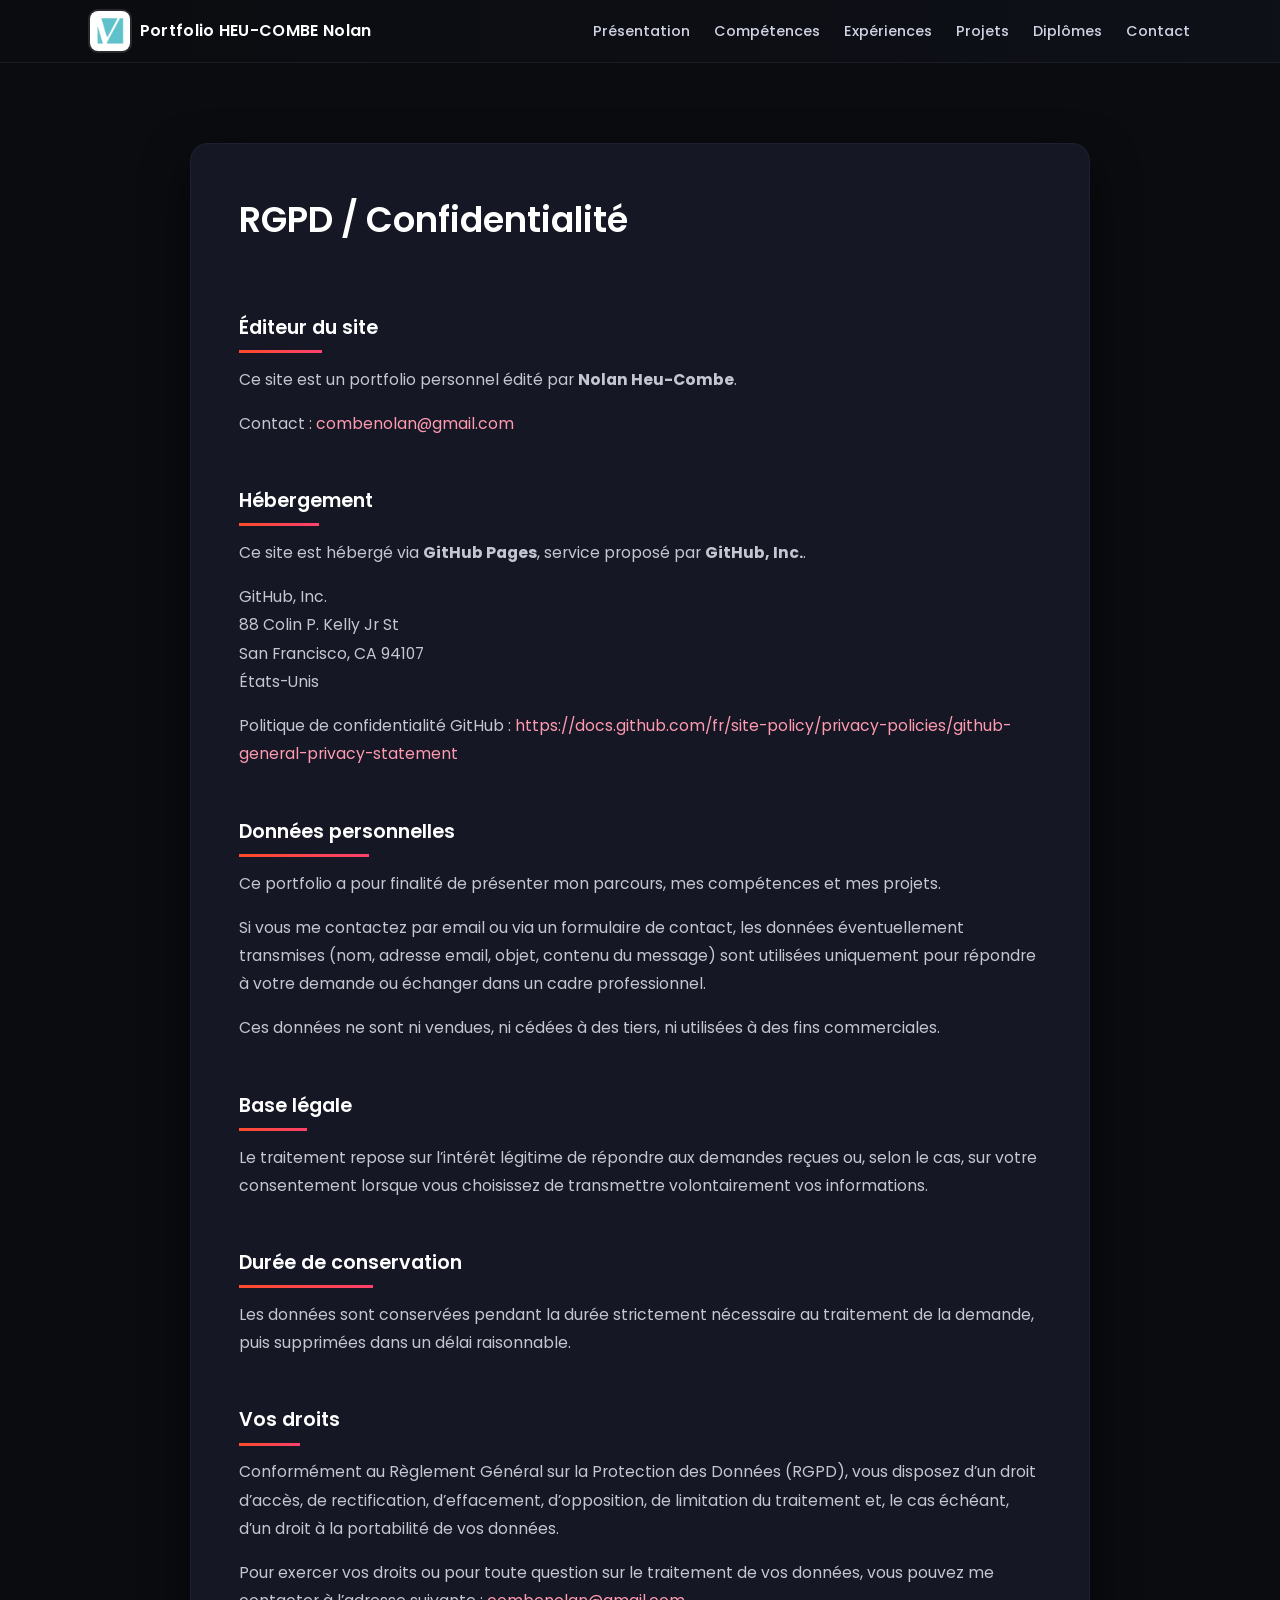
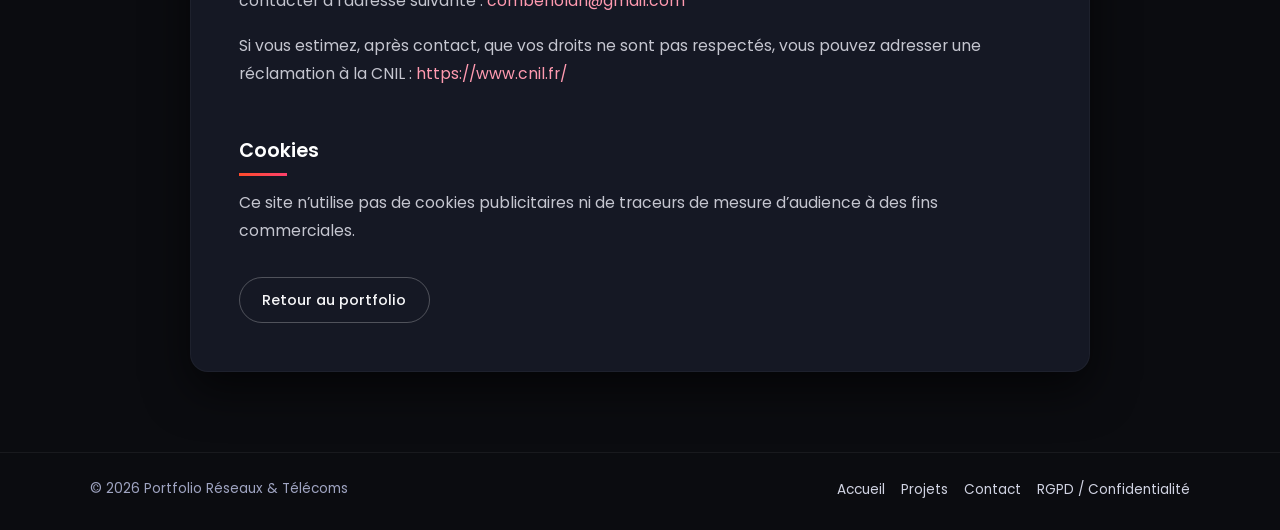
==== confidentialite.html @ d0f7967b "Add files via upload" ====
<!DOCTYPE html>
<html lang="fr">
<head>
    <meta charset="UTF-8">
    <meta name="viewport" content="width=device-width, initial-scale=1.0">
    <title>RGPD / Confidentialité - Portfolio</title>
    <link rel="stylesheet" href="style.css">
</head>
<body>

    <header class="site-header">
        <div class="container header-inner">
            <a href="portfolio.html#accueil" class="logo">
                <img src="images/logo.png" alt="Logo">
                <span>Portfolio HEU-COMBE Nolan</span>
            </a>

            <nav class="main-nav">
                <ul>
                    <li><a href="portfolio.html#presentation">Présentation</a></li>
                    <li><a href="portfolio.html#competences">Compétences</a></li>
                    <li><a href="portfolio.html#experiences">Expériences</a></li>
                    <li><a href="portfolio.html#projets">Projets</a></li>
                    <li><a href="portfolio.html#diplomes">Diplômes</a></li>
                    <li><a href="portfolio.html#contact">Contact</a></li>
                </ul>
            </nav>

            <button class="menu-toggle" aria-label="Menu">
                <span></span>
                <span></span>
                <span></span>
            </button>
        </div>
    </header>

    <section class="section">
        <div class="container container-section legal-page">
            <h1>RGPD / Confidentialité</h1>

            <h2>Éditeur du site</h2>
            <p>
                Ce site est un portfolio personnel édité par <strong>Nolan Heu-Combe</strong>.
            </p>
            <p>
                Contact : <a href="mailto:combenolan@gmail.com">combenolan@gmail.com</a>
            </p>

            <h2>Hébergement</h2>
            <p>
                Ce site est hébergé via <strong>GitHub Pages</strong>, service proposé par <strong>GitHub, Inc.</strong>.
            </p>
            <p>
                GitHub, Inc.<br>
                88 Colin P. Kelly Jr St<br>
                San Francisco, CA 94107<br>
                États-Unis
            </p>
            <p>
                Politique de confidentialité GitHub :
                <a href="https://docs.github.com/fr/site-policy/privacy-policies/github-general-privacy-statement" target="_blank" rel="noopener noreferrer">
                    https://docs.github.com/fr/site-policy/privacy-policies/github-general-privacy-statement
                </a>
            </p>

            <h2>Données personnelles</h2>
            <p>
                Ce portfolio a pour finalité de présenter mon parcours, mes compétences et mes projets.
            </p>
            <p>
                Si vous me contactez par email ou via un formulaire de contact, les données éventuellement transmises
                (nom, adresse email, objet, contenu du message) sont utilisées uniquement pour répondre à votre demande
                ou échanger dans un cadre professionnel.
            </p>
            <p>
                Ces données ne sont ni vendues, ni cédées à des tiers, ni utilisées à des fins commerciales.
            </p>

            <h2>Base légale</h2>
            <p>
                Le traitement repose sur l’intérêt légitime de répondre aux demandes reçues ou, selon le cas,
                sur votre consentement lorsque vous choisissez de transmettre volontairement vos informations.
            </p>

            <h2>Durée de conservation</h2>
            <p>
                Les données sont conservées pendant la durée strictement nécessaire au traitement de la demande,
                puis supprimées dans un délai raisonnable.
            </p>

            <h2>Vos droits</h2>
            <p>
                Conformément au Règlement Général sur la Protection des Données (RGPD), vous disposez d’un droit d’accès,
                de rectification, d’effacement, d’opposition, de limitation du traitement et, le cas échéant,
                d’un droit à la portabilité de vos données.
            </p>
            <p>
                Pour exercer vos droits ou pour toute question sur le traitement de vos données, vous pouvez me contacter à l’adresse suivante :
                <a href="mailto:combenolan@gmail.com">combenolan@gmail.com</a>
            </p>
            <p>
                Si vous estimez, après contact, que vos droits ne sont pas respectés, vous pouvez adresser une réclamation à la CNIL :
                <a href="https://www.cnil.fr/" target="_blank" rel="noopener noreferrer">https://www.cnil.fr/</a>
            </p>

            <h2>Cookies</h2>
            <p>
                Ce site n’utilise pas de cookies publicitaires ni de traceurs de mesure d’audience à des fins commerciales.
            </p>

            <div class="legal-actions">
                <a href="portfolio.html" class="btn ghost">Retour au portfolio</a>
            </div>
        </div>
    </section>

    <footer class="site-footer">
        <div class="container footer-inner">
            <p>© 2026 Portfolio Réseaux & Télécoms</p>
            <ul class="footer-links">
                <li><a href="portfolio.html#accueil">Accueil</a></li>
                <li><a href="portfolio.html#projets">Projets</a></li>
                <li><a href="portfolio.html#contact">Contact</a></li>
                <li><a href="confidentialite.html">RGPD / Confidentialité</a></li>
            </ul>
        </div>
    </footer>

    <script>
        const toggle = document.querySelector('.menu-toggle');
        const nav = document.querySelector('.main-nav');

        if (toggle && nav) {
            toggle.addEventListener('click', () => {
                nav.classList.toggle('open');
                toggle.classList.toggle('open');
            });
        }
    </script>
</body>
</html>
---- style.css ----
@import url("https://fonts.googleapis.com/css2?family=Poppins:wght@300;400;500;600&display=swap");

/* RESET & BASE */
*,
*::before,
*::after {
    margin: 0;
    padding: 0;
    box-sizing: border-box;
}

html {
    scroll-behavior: smooth;
}

body {
    font-family: "Poppins", sans-serif;
    color: #10121a;
    background: #0b0c10;
    line-height: 1.6;
}

/* GENERIC LAYOUT */
.container {
    width: min(1100px, 100% - 3rem);
    margin: 0 auto;
}

.section {
    padding: 5rem 0;
}

.section-alt {
    background: #0f111a;
}

.container-section {
    background: #151824;
    padding: 3rem;
    border-radius: 18px;
    box-shadow: 0 18px 45px rgba(0, 0, 0, 0.6);
    border: 1px solid rgba(255, 255, 255, 0.04);
}

/* TYPO */
h1,
h2,
h3,
h4 {
    font-weight: 600;
    color: #ffffff;
}

p {
    color: #c5c6d0;
    font-size: 0.98rem;
}

.section h2 {
    font-size: 2.2rem;
    margin-bottom: 2rem;
    position: relative;
    display: inline-block;
}

.section h2::after {
    content: "";
    display: block;
    width: 60%;
    height: 3px;
    margin-top: 0.4rem;
    background: linear-gradient(90deg, #ff4b2b, #ff416c);
}

/* HEADER */
.site-header {
    position: sticky;
    top: 0;
    z-index: 1000;
    backdrop-filter: blur(14px);
    background: linear-gradient(
        90deg,
        rgba(11, 12, 16, 0.9),
        rgba(15, 17, 26, 0.9)
    );
    border-bottom: 1px solid rgba(255, 255, 255, 0.06);
}

.header-inner {
    display: flex;
    align-items: center;
    justify-content: space-between;
    padding: 0.7rem 0;
}

.logo {
    display: flex;
    align-items: center;
    gap: 0.6rem;
    text-decoration: none;
    color: #ffffff;
    font-weight: 600;
    letter-spacing: 0.02em;
}

.logo img {
    width: 40px;
    height: 40px;
    border-radius: 8px;
    object-fit: cover;
    box-shadow: 0 0 0 2px rgba(255, 255, 255, 0.12);
}

.main-nav ul {
    list-style: none;
    display: flex;
    align-items: center;
    gap: 1.5rem;
}

.main-nav a {
    color: #d0d3e2;
    text-decoration: none;
    font-size: 0.9rem;
    font-weight: 500;
    position: relative;
    padding-bottom: 0.2rem;
    transition: color 0.25s ease;
}

.main-nav a::after {
    content: "";
    position: absolute;
    left: 0;
    bottom: -0.15rem;
    width: 0;
    height: 2px;
    background: linear-gradient(90deg, #ff4b2b, #ff416c);
    transition: width 0.25s ease;
}

.main-nav a:hover {
    color: #ffffff;
}

.main-nav a:hover::after {
    width: 100%;
}

/* Mobile menu */
.menu-toggle {
    display: none;
    flex-direction: column;
    gap: 0.25rem;
    background: none;
    border: none;
    cursor: pointer;
}

.menu-toggle span {
    width: 22px;
    height: 2px;
    background: #ffffff;
    transition: transform 0.25s ease, opacity 0.25s ease;
}

/* HERO */
.hero {
    padding: 5.5rem 0 4rem;
    background: radial-gradient(circle at top left, #1b2838, #0b0c10 60%);
}

.hero-grid {
    display: grid;
    grid-template-columns: minmax(0, 1.2fr) minmax(0, 1fr);
    gap: 3rem;
    align-items: center;
}

.hero-text h1 {
    font-size: clamp(2.1rem, 3vw, 2.6rem);
    margin-bottom: 1rem;
}

.hero-text p {
    margin-bottom: 1.5rem;
    max-width: 32rem;
}

.hero-actions {
    display: flex;
    flex-wrap: wrap;
    gap: 1rem;
    margin-bottom: 1.5rem;
}

.hero-tags {
    list-style: none;
    display: flex;
    flex-wrap: wrap;
    gap: 0.6rem;
}

.hero-tags li {
    font-size: 0.78rem;
    padding: 0.35rem 0.75rem;
    border-radius: 999px;
    background: rgba(255, 255, 255, 0.06);
    color: #f5f5f7;
    border: 1px solid rgba(255, 255, 255, 0.08);
}

.hero-image {
    position: relative;
    justify-self: center;
}

.hero-image::before {
    content: "";
    position: absolute;
    inset: -12%;
    background: radial-gradient(circle at 20% 0%, #ff4b2b33, transparent 60%);
    filter: blur(10px);
    z-index: -1;
}

.hero-image img {
    width: 100%;
    max-width: 420px;
    border-radius: 22px;
    display: block;
    object-fit: cover;
    box-shadow: 0 24px 55px rgba(0, 0, 0, 0.7);
    border: 1px solid rgba(255, 255, 255, 0.1);
}

/* BUTTONS */
.btn {
    display: inline-flex;
    align-items: center;
    justify-content: center;
    padding: 0.65rem 1.4rem;
    border-radius: 999px;
    font-size: 0.9rem;
    font-weight: 500;
    text-decoration: none;
    cursor: pointer;
    border: 1px solid transparent;
    transition: background 0.25s ease, color 0.25s ease, transform 0.15s ease,
        box-shadow 0.25s ease;
}

.btn.primary {
    background: linear-gradient(135deg, #ff4b2b, #ff416c);
    color: #ffffff;
    box-shadow: 0 14px 30px rgba(255, 65, 108, 0.45);
}

.btn.primary:hover {
    transform: translateY(-1px);
    box-shadow: 0 16px 34px rgba(255, 65, 108, 0.6);
}

.btn.ghost {
    background: transparent;
    color: #f5f5f7;
    border-color: rgba(255, 255, 255, 0.25);
}

.btn.ghost:hover {
    background: rgba(255, 255, 255, 0.06);
}

/* COMPETENCES */
.competences-container {
    background: #151824;
    padding: 3rem;
    border-radius: 18px;
    box-shadow: 0 18px 45px rgba(0, 0, 0, 0.6);
}

.competences-grid {
    margin-top: 1.5rem;
    display: grid;
    grid-template-columns: repeat(2, minmax(0, 1fr));
    gap: 1.8rem;
}

.card {
    background: radial-gradient(circle at top left, #1b1f30, #11131e);
    border-radius: 16px;
    padding: 1.6rem 1.8rem;
    border: 1px solid rgba(255, 255, 255, 0.06);
    box-shadow: 0 18px 35px rgba(0, 0, 0, 0.7);
}

.card h3 {
    margin-bottom: 0.8rem;
}

.card h4 {
    margin-top: 0.9rem;
    margin-bottom: 0.25rem;
    font-size: 0.85rem;
    text-transform: uppercase;
    letter-spacing: 0.1em;
    color: #9fa4c1;
}

.card ul {
    list-style: none;
    padding-left: 0;
    margin-top: 0.6rem;
}

.card li {
    position: relative;
    padding-left: 1.1rem;
    font-size: 0.9rem;
    margin-bottom: 0.4rem;
    color: #c5c6d0;
}

.card li::before {
    content: "";
    position: absolute;
    left: 0;
    top: 0.6rem;
    width: 5px;
    height: 5px;
    border-radius: 50%;
    background: linear-gradient(135deg, #ff4b2b, #ff416c);
}

/* EXPERIENCES */
.timeline {
    margin-top: 1.8rem;
    border-left: 2px solid rgba(255, 255, 255, 0.12);
    padding-left: 1.5rem;
    display: grid;
    gap: 1.8rem;
}

.timeline-item {
    position: relative;
    padding-left: 0.5rem;
}

.timeline-item::before {
    content: "";
    position: absolute;
    left: -1.1rem;
    top: 0.35rem;
    width: 11px;
    height: 11px;
    border-radius: 50%;
    background: linear-gradient(135deg, #ff4b2b, #ff416c);
    box-shadow: 0 0 0 4px rgba(255, 65, 108, 0.3);
}

.timeline-date {
    font-size: 0.8rem;
    text-transform: uppercase;
    letter-spacing: 0.12em;
    color: #9fa4c1;
}

.timeline-item h3 {
    margin: 0.25rem 0 0.4rem;
}

/* PROJETS */
.projects-container {
    background: #151824;
    padding: 3rem;
    border-radius: 18px;
    box-shadow: 0 18px 45px rgba(0, 0, 0, 0.6);
}

.projects-grid {
    margin-top: 1.5rem;
    display: grid;
    grid-template-columns: repeat(3, minmax(0, 1fr));
    gap: 1.8rem;
}

.project-card {
    background: radial-gradient(circle at top left, #1b1f30, #11131e);
    border-radius: 16px;
    overflow: hidden;
    display: flex;
    flex-direction: column;
    border: 1px solid rgba(255, 255, 255, 0.06);
    box-shadow: 0 18px 35px rgba(0, 0, 0, 0.7);
    transition: transform 0.2s ease, box-shadow 0.2s ease, border-color 0.2s ease;
}

.project-card img {
    width: 100%;
    height: 180px;
    object-fit: cover;
}

.project-content {
    padding: 1.3rem 1.4rem 1.4rem;
}

.project-content h3 {
    margin-bottom: 0.5rem;
}

.project-card:hover {
    transform: translateY(-6px);
    border-color: rgba(255, 255, 255, 0.18);
    box-shadow: 0 24px 50px rgba(0, 0, 0, 0.9);
}

/* DIPLOMES */
.diplomes-grid {
    display: grid;
    grid-template-columns: repeat(3, minmax(0, 1fr));
    gap: 1.6rem;
    margin-top: 1.6rem;
}

.diplomes-grid .card {
    background: radial-gradient(circle at top left, #1b1f30, #11131e);
}

/* CONTACT */
.contactPage {
    text-align: center;
}

.contactPage h2 {
    text-align: center;
}

.contactPage p {
    max-width: 32rem;
    margin: 0 auto 2rem;
}

.contact-grid {
    display: grid;
    grid-template-columns: repeat(3, minmax(0, 1fr));
    gap: 1.6rem;
    margin-top: 1.5rem;
}

.contact-item {
    background: radial-gradient(circle at top left, #1b1f30, #11131e);
    border-radius: 16px;
    padding: 1.6rem 1.3rem;
    border: 1px solid rgba(255, 255, 255, 0.06);
    box-shadow: 0 18px 35px rgba(0, 0, 0, 0.7);
}

.contact-item h3 {
    margin-bottom: 0.6rem;
}

.contact-item a {
    color: #ff9ab0;
    text-decoration: none;
    font-size: 0.95rem;
    word-break: break-all;
}

.contact-item a:hover {
    text-decoration: underline;
}

/* FOOTER */
.site-footer {
    border-top: 1px solid rgba(255, 255, 255, 0.06);
    padding: 1.4rem 0 1.8rem;
    background: #0b0c10;
}

.footer-inner {
    display: flex;
    align-items: center;
    justify-content: space-between;
    gap: 1rem;
    flex-wrap: wrap;
}

.site-footer p {
    font-size: 0.85rem;
    color: #9fa4c1;
}

.footer-links {
    list-style: none;
    display: flex;
    gap: 1rem;
}

.footer-links a {
    color: #d0d3e2;
    text-decoration: none;
    font-size: 0.85rem;
}

.footer-links a:hover {
    text-decoration: underline;
}

/* RESPONSIVE */
@media (max-width: 960px) {
    .hero-grid {
        grid-template-columns: 1fr;
        text-align: left;
    }

    .hero-image {
        order: -1;
        margin-bottom: 1.5rem;
    }

    .competences-grid {
        grid-template-columns: 1fr;
    }

    .projects-grid {
        grid-template-columns: repeat(2, minmax(0, 1fr));
    }

    .diplomes-grid,
    .contact-grid {
        grid-template-columns: repeat(2, minmax(0, 1fr));
    }
}

@media (max-width: 768px) {
    .header-inner {
        padding: 0.6rem 0;
    }

    .main-nav {
        position: absolute;
        inset: 100% 0 auto 0;
        background: #0b0c10;
        border-bottom: 1px solid rgba(255, 255, 255, 0.08);
        transform: translateY(-110%);
        opacity: 0;
        pointer-events: none;
        transition: transform 0.25s ease, opacity 0.25s ease;
    }

    .main-nav ul {
        flex-direction: column;
        padding: 0.8rem 1.5rem 1.2rem;
        gap: 0.8rem;
    }

    .main-nav.open {
        transform: translateY(0);
        opacity: 1;
        pointer-events: auto;
    }

    .menu-toggle {
        display: flex;
    }

    .menu-toggle.open span:nth-child(1) {
        transform: translateY(6px) rotate(45deg);
    }

    .menu-toggle.open span:nth-child(2) {
        opacity: 0;
    }

    .menu-toggle.open span:nth-child(3) {
        transform: translateY(-6px) rotate(-45deg);
    }

    .container-section,
    .competences-container,
    .projects-container {
        padding: 2.2rem 1.7rem;
    }

    .projects-grid {
        grid-template-columns: 1fr;
    }

    .diplomes-grid,
    .contact-grid {
        grid-template-columns: 1fr;
    }
}


.video-presentation-container {
    text-align: center;
    margin-top: 2.5rem;
}

.video-presentation-container h3 {
    margin-bottom: 1rem;
    font-size: 1.3rem;
    color: #ffffff;
}

.video-link {
    position: relative;
    display: block;
    width: 100%;
    max-width: 560px;
    margin: 0 auto;
    text-decoration: none;
}

.video-thumbnail {
    width: 100%;
    aspect-ratio: 16 / 9;
    object-fit: cover;
    border-radius: 10px;
    box-shadow: 0 18px 35px rgba(0, 0, 0, 0.7);
    display: block;
    transition: transform 0.2s ease, box-shadow 0.2s ease;
}

.video-link:hover .video-thumbnail {
    transform: scale(1.02);
    box-shadow: 0 24px 45px rgba(0, 0, 0, 0.9);
}

.play-overlay {
    position: absolute;
    inset: 0;
    background: rgba(0, 0, 0, 0.4);
    display: flex;
    align-items: center;
    justify-content: center;
    border-radius: 10px;
    opacity: 1;
    transition: opacity 0.2s ease;
}

.video-link:hover .play-overlay {
    opacity: 0.8;
}

.play-icon {
    color: #ffffff;
    font-size: 4rem;
    filter: drop-shadow(0 4px 8px rgba(0, 0, 0, 0.5));
}


.presentation-text {
    text-align: justify;
    line-height: 1.7;
}

.presentation-text strong {
    color: #ff4b2b;
    font-weight: 600;
}


/* PARCOURS GRID */
.parcours-grid {
  display: grid;
  grid-template-columns: repeat(4, minmax(0, 1fr));
  gap: 1.6rem;
  margin-top: 1.6rem;
}

.item {
  background: radial-gradient(circle at top left, #1b1f30, #11131e);
  border-radius: 16px;
  padding: 1.6rem 1.4rem;
  border: 1px solid rgba(255, 255, 255, 0.06);
  box-shadow: 0 18px 35px rgba(0, 0, 0, 0.7);
  display: flex;
  flex-direction: column;
  align-items: center;
  text-align: center;
  gap: 0.8rem;
  transition: transform 0.2s ease, box-shadow 0.2s ease, border-color 0.2s ease;
}

.item.habilitation img {
    width: 100%;
    max-width: 220px;
    height: 140px;
    object-fit: cover;
}

.item:hover {
  transform: translateY(-5px);
  border-color: rgba(255, 255, 255, 0.16);
  box-shadow: 0 24px 50px rgba(0, 0, 0, 0.9);
}

.item img {
  width: 64px;
  height: 64px;
  object-fit: contain;
  border-radius: 12px;
  filter: brightness(0.9);
}

.item h3 {
  font-size: 0.95rem;
  font-weight: 600;
  color: #ffffff;
  margin: 0;
}

.item p {
  font-size: 0.85rem;
  color: #c5c6d0;
  margin: 0;
}

@media (max-width: 960px) {
  .parcours-grid {
    grid-template-columns: repeat(2, minmax(0, 1fr));
  }
}

@media (max-width: 480px) {
  .parcours-grid {
    grid-template-columns: 1fr;
  }
}



.contact-item a img {
    display: block;
    margin: 0.8rem auto 0;
}



.projects-container {
    background: #151824;
    padding: 3rem;
    border-radius: 18px;
    box-shadow: 0 18px 45px rgba(0, 0, 0, 0.6);
}

.projects-grid {
    margin-top: 1.5rem;
    display: grid;
    grid-template-columns: repeat(3, minmax(0, 1fr));
    gap: 1.8rem;
}

.project-item {
    background: radial-gradient(circle at top left, #1b1f30, #11131e);
    border-radius: 16px;
    overflow: hidden;
    display: flex;
    flex-direction: column;
    border: 1px solid rgba(255, 255, 255, 0.06);
    box-shadow: 0 18px 35px rgba(0, 0, 0, 0.7);
    padding-bottom: 1.2rem;
}

.project-item img {
    width: 100%;
    height: 180px;
    object-fit: cover;
}

.project-item h3 {
    margin: 1rem 1.2rem 0.5rem;
}

.project-item p {
    margin: 0 1.2rem 1rem;
    color: #c5c6d0;
}

.project-link {
    margin: 0.3rem 1.2rem 0;
    padding: 0.7rem 1rem;
    border: none;
    border-radius: 999px;
    background: linear-gradient(135deg, #ff4b2b, #ff416c);
    color: #fff;
    font-weight: 500;
    cursor: pointer;
}

.project-link:hover {
    transform: translateY(-1px);
}

.modal {
    display: none;
    position: fixed;
    inset: 0;
    background: rgba(0, 0, 0, 0.75);
    z-index: 2000;
    padding: 2rem;
    overflow-y: auto;
}

.modal-content {
    max-width: 800px;
    margin: 4rem auto;
    background: #151824;
    color: #fff;
    padding: 2rem;
    border-radius: 18px;
    position: relative;
    border: 1px solid rgba(255, 255, 255, 0.08);
}

.modal-content p {
    color: #c5c6d0;
}

.close {
    position: absolute;
    top: 1rem;
    right: 1rem;
    font-size: 2rem;
    cursor: pointer;
    color: #fff;
}

@media (max-width: 960px) {
    .projects-grid {
        grid-template-columns: repeat(2, minmax(0, 1fr));
    }
}

@media (max-width: 768px) {
    .projects-grid {
        grid-template-columns: 1fr;
    }

    .projects-container {
        padding: 2.2rem 1.7rem;
    }
}




.project-link {
    margin-top: 1rem;
    display: inline-flex;
    align-items: center;
    justify-content: center;
    padding: 0.65rem 1.2rem;
    border-radius: 999px;
    border: 1px solid transparent;
    background: linear-gradient(135deg, #ff4b2b, #ff416c);
    color: #ffffff;
    font-size: 0.9rem;
    font-weight: 500;
    cursor: pointer;
    transition: transform 0.2s ease, box-shadow 0.25s ease;
    box-shadow: 0 14px 30px rgba(255, 65, 108, 0.35);
}

.project-link:hover {
    transform: translateY(-2px);
    box-shadow: 0 18px 34px rgba(255, 65, 108, 0.45);
}

.modal {
    display: none;
    position: fixed;
    inset: 0;
    z-index: 2000;
    background: rgba(5, 8, 15, 0.82);
    padding: 2rem 1rem;
    overflow-y: auto;
}

.modal-project {
    max-width: 980px;
    margin: 2rem auto;
    background: #151824;
    border: 1px solid rgba(255, 255, 255, 0.08);
    border-radius: 20px;
    padding: 2rem;
    box-shadow: 0 24px 60px rgba(0, 0, 0, 0.7);
    position: relative;
}

.modal-project h2 {
    margin-bottom: 1rem;
    color: #ffffff;
}

.modal-project p {
    color: #c5c6d0;
    margin-bottom: 1.4rem;
    line-height: 1.7;
}

.close {
    position: absolute;
    top: 1rem;
    right: 1.2rem;
    font-size: 2rem;
    color: #ffffff;
    cursor: pointer;
    line-height: 1;
}

.project-gallery {
    display: grid;
    grid-template-columns: repeat(3, minmax(0, 1fr));
    gap: 1.2rem;
    margin: 1.8rem 0;
}

.project-figure {
    background: radial-gradient(circle at top left, #1b1f30, #11131e);
    border-radius: 16px;
    overflow: hidden;
    border: 1px solid rgba(255, 255, 255, 0.06);
    box-shadow: 0 18px 35px rgba(0, 0, 0, 0.45);
}

.project-figure img {
    width: 100%;
    height: 220px;
    object-fit: cover;
    display: block;
}

.project-figure figcaption {
    padding: 1rem;
    color: #c5c6d0;
    font-size: 0.9rem;
    line-height: 1.6;
}

@media (max-width: 900px) {
    .project-gallery {
        grid-template-columns: 1fr;
    }

    .modal-project {
        padding: 1.4rem;
    }

    .project-figure img {
        height: 200px;
    }
}


.skills-icons-section {
    margin-top: 3rem;
}

.skills-icons-title {
    text-align: center;
    margin-bottom: 1.8rem;
    color: #ffffff;
    font-size: 1.6rem;
}

.skills-icons-grid {
    display: grid;
    grid-template-columns: repeat(4, minmax(0, 1fr));
    gap: 1.4rem;
}

.skill-box {
    background: radial-gradient(circle at top left, #1b1f30, #11131e);
    color: #ffffff;
    border-radius: 18px;
    padding: 1.6rem 1.2rem;
    text-align: center;
    border: 1px solid rgba(255, 255, 255, 0.06);
    box-shadow: 0 18px 35px rgba(0, 0, 0, 0.55);
    transition: transform 0.2s ease, box-shadow 0.2s ease, border-color 0.2s ease;
}

.skill-box:hover {
    transform: translateY(-5px);
    border-color: rgba(255, 255, 255, 0.14);
    box-shadow: 0 24px 45px rgba(0, 0, 0, 0.75);
}

.skill-icon {
    width: 58px;
    height: 58px;
    margin: 0 auto 1rem;
    border-radius: 14px;
    display: flex;
    align-items: center;
    justify-content: center;
    background: rgba(255, 255, 255, 0.04);
    border: 1px solid rgba(255, 255, 255, 0.06);
    font-size: 1.8rem;
    line-height: 1;
}

.skill-box h4 {
    color: #ffffff;
    font-size: 1.15rem;
    margin-bottom: 0.75rem;
    font-weight: 600;
}

.skill-box p {
    color: #c5c6d0;
    font-size: 0.98rem;
    line-height: 1.6;
    margin: 0;
}

@media (max-width: 1100px) {
    .skills-icons-grid {
        grid-template-columns: repeat(3, minmax(0, 1fr));
    }
}

@media (max-width: 768px) {
    .skills-icons-grid {
        grid-template-columns: repeat(2, minmax(0, 1fr));
    }
}

@media (max-width: 520px) {
    .skills-icons-grid {
        grid-template-columns: 1fr;
    }
}




.legal-page {
    max-width: 900px;
}

.legal-page h1 {
    font-size: 2.2rem;
    margin-bottom: 2rem;
    color: #ffffff;
}

.legal-page h2 {
    margin-top: 2rem;
    margin-bottom: 0.8rem;
    font-size: 1.2rem;
    color: #ffffff;
}

.legal-page p {
    color: #c5c6d0;
    margin-bottom: 1rem;
    line-height: 1.8;
}

.legal-page a {
    color: #ff9ab0;
    text-decoration: none;
}

.legal-page a:hover {
    text-decoration: underline;
}

.legal-actions {
    margin-top: 2rem;
}


.timeline-item strong {
    color: #ff4b2b;
    font-weight: 600;
}














.modal-carousel-project {
    max-width: 1100px;
}

.carousel-header {
    margin-bottom: 1.5rem;
}

.carousel-header p {
    max-width: 800px;
}

.project-carousel {
    position: relative;
}

.carousel-slide {
    display: none;
    animation: fadeSlide 0.25s ease;
}

.carousel-slide.active {
    display: block;
}

.carousel-slide h3 {
    margin-bottom: 0.8rem;
    color: #ffffff;
}

.carousel-slide p {
    color: #c5c6d0;
    line-height: 1.75;
    margin-bottom: 1.4rem;
}

.carousel-photos {
    display: grid;
    gap: 1.2rem;
    margin-top: 1rem;
}

.carousel-photos.two-photos {
    grid-template-columns: repeat(2, minmax(0, 1fr));
}

.carousel-photos.one-photo {
    grid-template-columns: 1fr;
    max-width: 520px;
}

.carousel-photos figure {
    background: radial-gradient(circle at top left, #1b1f30, #11131e);
    border-radius: 16px;
    overflow: hidden;
    border: 1px solid rgba(255, 255, 255, 0.06);
    box-shadow: 0 18px 35px rgba(0, 0, 0, 0.45);
    display: flex;
    flex-direction: column;
}

.carousel-photos img {
    width: 100%;
    height: 260px;
    object-fit: contain;
    object-position: center;
    display: block;
    background: #0f111a;
    padding: 0.5rem;
}

.carousel-photos figcaption {
    padding: 1rem;
    color: #c5c6d0;
    font-size: 0.92rem;
    line-height: 1.6;
}

.carousel-controls {
    display: flex;
    justify-content: space-between;
    gap: 1rem;
    margin-top: 1.8rem;
}

.carousel-btn {
    padding: 0.7rem 1.3rem;
    border-radius: 999px;
    border: 1px solid rgba(255, 255, 255, 0.12);
    background: rgba(255, 255, 255, 0.05);
    color: #ffffff;
    cursor: pointer;
    transition: all 0.2s ease;
}

.carousel-btn:hover {
    background: rgba(255, 255, 255, 0.1);
    transform: translateY(-2px);
}

@keyframes fadeSlide {
    from {
        opacity: 0;
        transform: translateY(8px);
    }
    to {
        opacity: 1;
        transform: translateY(0);
    }
}

@media (max-width: 768px) {
    .carousel-photos.two-photos {
        grid-template-columns: 1fr;
    }

    .carousel-photos img {
    width: 100%;
    height: 260px;
    object-fit: contain;
    display: block;
    background: #0f111a;
    padding: 0.5rem;
}

    .carousel-controls {
        flex-direction: column;
    }
}




.legal-page {
    max-width: 900px;
}

.legal-page h1 {
    font-size: 2.2rem;
    margin-bottom: 2rem;
    color: #ffffff;
}

.legal-page h2 {
    margin-top: 2rem;
    margin-bottom: 0.8rem;
    font-size: 1.2rem;
    color: #ffffff;
}

.legal-page p {
    color: #c5c6d0;
    margin-bottom: 1rem;
    line-height: 1.8;
}

.legal-page a {
    color: #ff9ab0;
    text-decoration: none;
}

.legal-page a:hover {
    text-decoration: underline;
}

.legal-actions {
    margin-top: 2rem;
}







.item.permis-b img {
    width: 100px;
    height: 100px;
}

.item.habilitation img {
    width: 100%;
    max-width: 140px;
    height: 100px;
    object-fit: cover;
    border-radius: 12px;
}

@media (max-width: 768px) {
    .item.permis-b img,
    .item.habilitation img {
        width: 100%;
        max-width: 120px;
        height: 90px;
    }
}


.project-actions {
    display: flex;
    flex-wrap: wrap;
    gap: 0.8rem;
    margin-top: 1rem;
}

.project-item .project-link + .project-link {
    margin-top: 0.7rem;
}
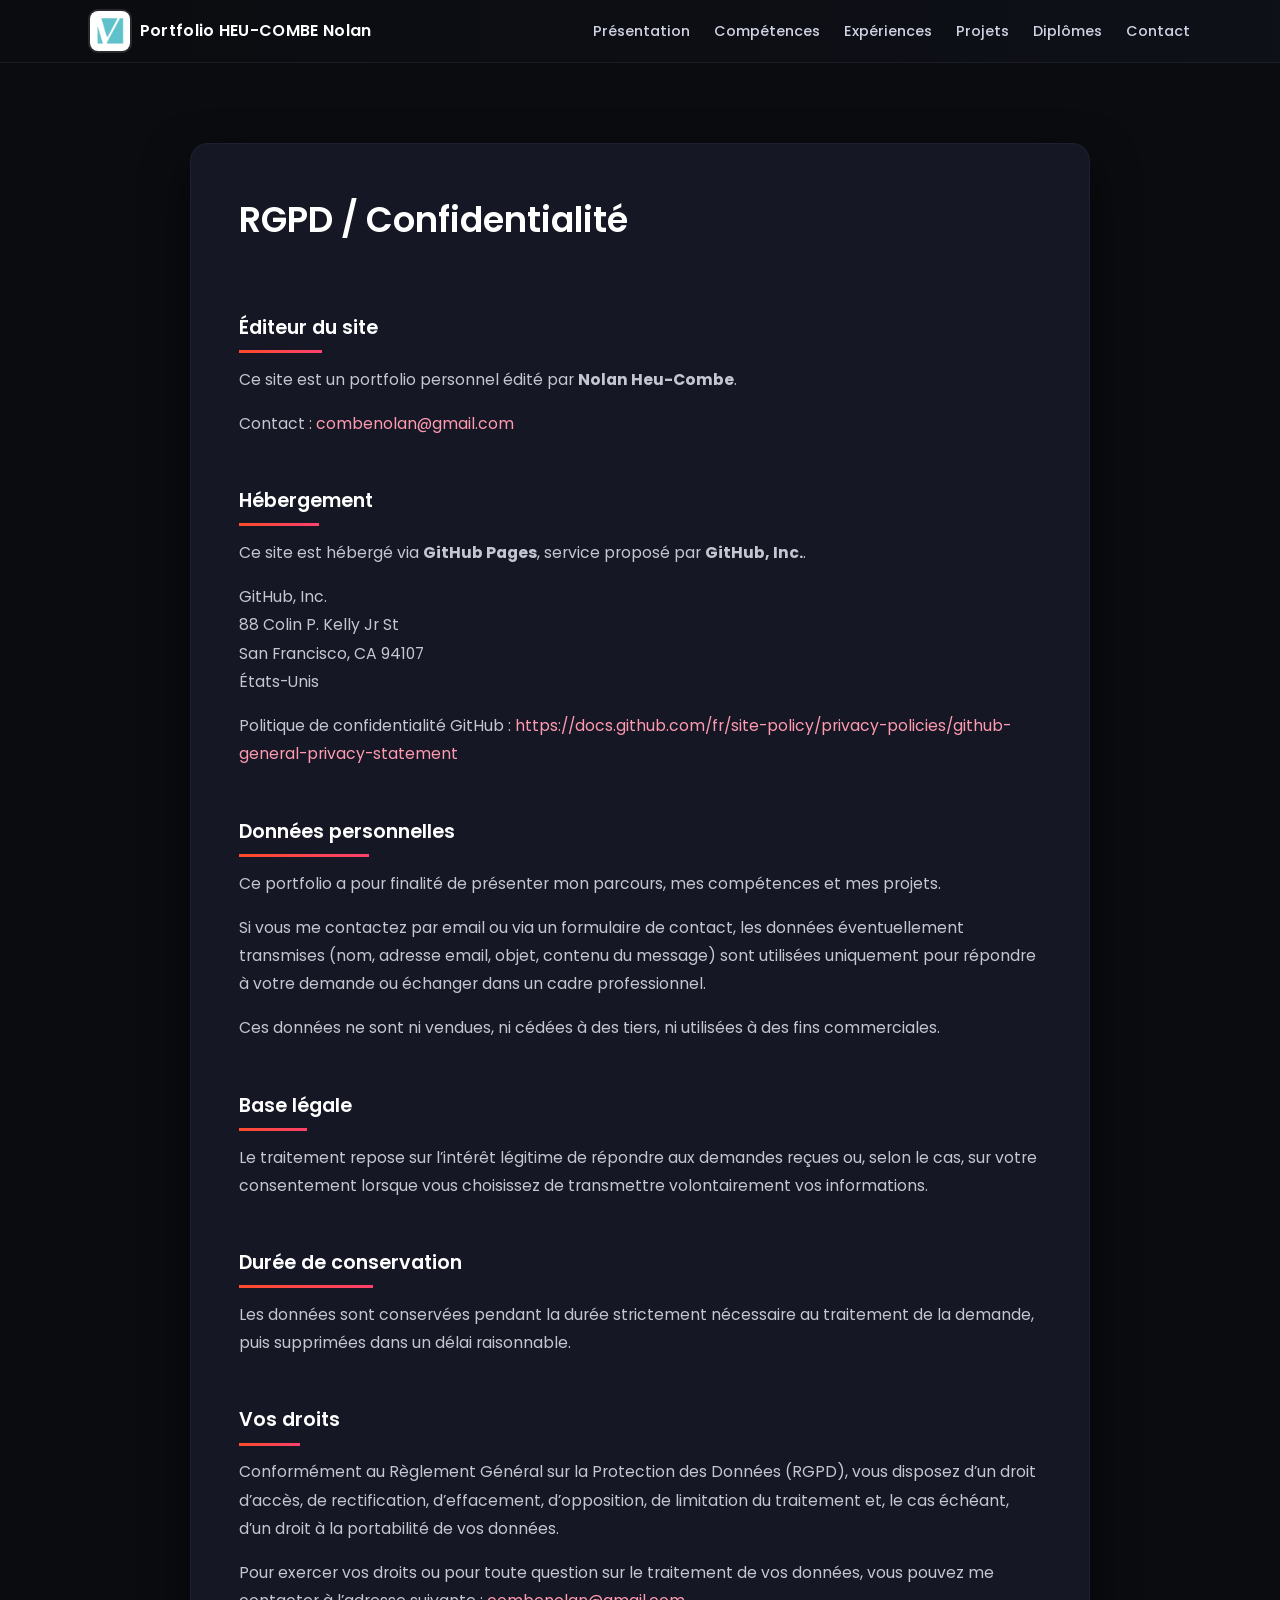
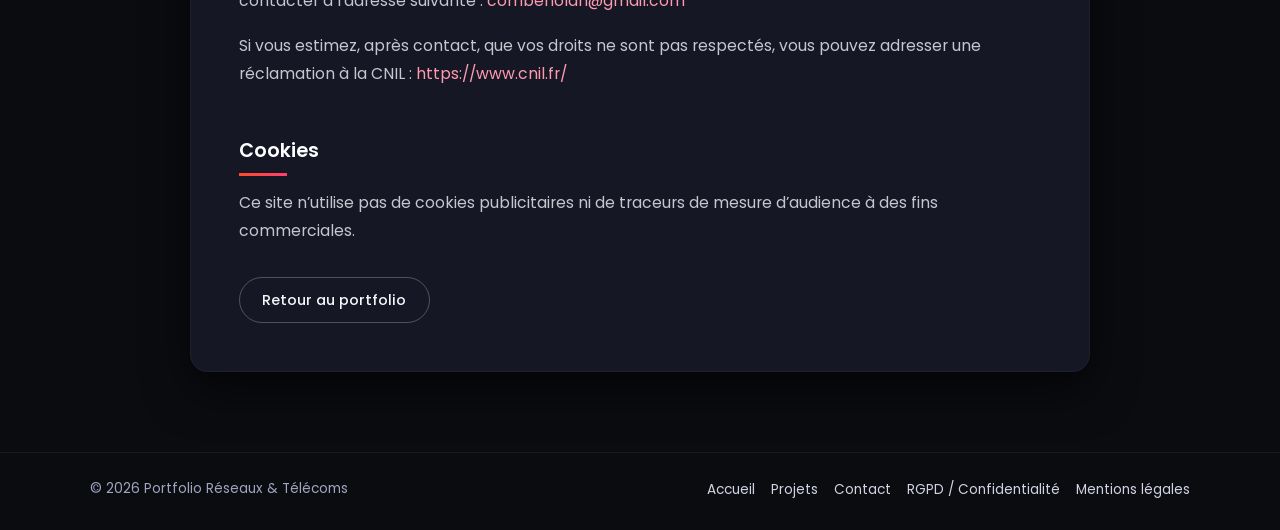
==== commit e3e85c7c: "Update confidentialite.html" ====
--- a/confidentialite.html
+++ b/confidentialite.html
@@ -10,19 +10,19 @@
 
     <header class="site-header">
         <div class="container header-inner">
-            <a href="portfolio.html#accueil" class="logo">
+            <a href="index.html#accueil" class="logo">
                 <img src="images/logo.png" alt="Logo">
                 <span>Portfolio HEU-COMBE Nolan</span>
             </a>
 
             <nav class="main-nav">
                 <ul>
-                    <li><a href="portfolio.html#presentation">Présentation</a></li>
-                    <li><a href="portfolio.html#competences">Compétences</a></li>
-                    <li><a href="portfolio.html#experiences">Expériences</a></li>
-                    <li><a href="portfolio.html#projets">Projets</a></li>
-                    <li><a href="portfolio.html#diplomes">Diplômes</a></li>
-                    <li><a href="portfolio.html#contact">Contact</a></li>
+                    <li><a href="index.html#presentation">Présentation</a></li>
+                    <li><a href="index.html#competences">Compétences</a></li>
+                    <li><a href="index.html#experiences">Expériences</a></li>
+                    <li><a href="index.html#projets">Projets</a></li>
+                    <li><a href="index.html#diplomes">Diplômes</a></li>
+                    <li><a href="index.html#contact">Contact</a></li>
                 </ul>
             </nav>
 
@@ -109,7 +109,7 @@
             </p>
 
             <div class="legal-actions">
-                <a href="portfolio.html" class="btn ghost">Retour au portfolio</a>
+                <a href="index.html" class="btn ghost">Retour au portfolio</a>
             </div>
         </div>
     </section>
@@ -118,10 +118,11 @@
         <div class="container footer-inner">
             <p>© 2026 Portfolio Réseaux & Télécoms</p>
             <ul class="footer-links">
-                <li><a href="portfolio.html#accueil">Accueil</a></li>
-                <li><a href="portfolio.html#projets">Projets</a></li>
-                <li><a href="portfolio.html#contact">Contact</a></li>
+                <li><a href="index.html#accueil">Accueil</a></li>
+                <li><a href="index.html#projets">Projets</a></li>
+                <li><a href="index.html#contact">Contact</a></li>
                 <li><a href="confidentialite.html">RGPD / Confidentialité</a></li>
+                <li><a href="mentions-legales.html">Mentions légales</a></li>
             </ul>
         </div>
     </footer>
